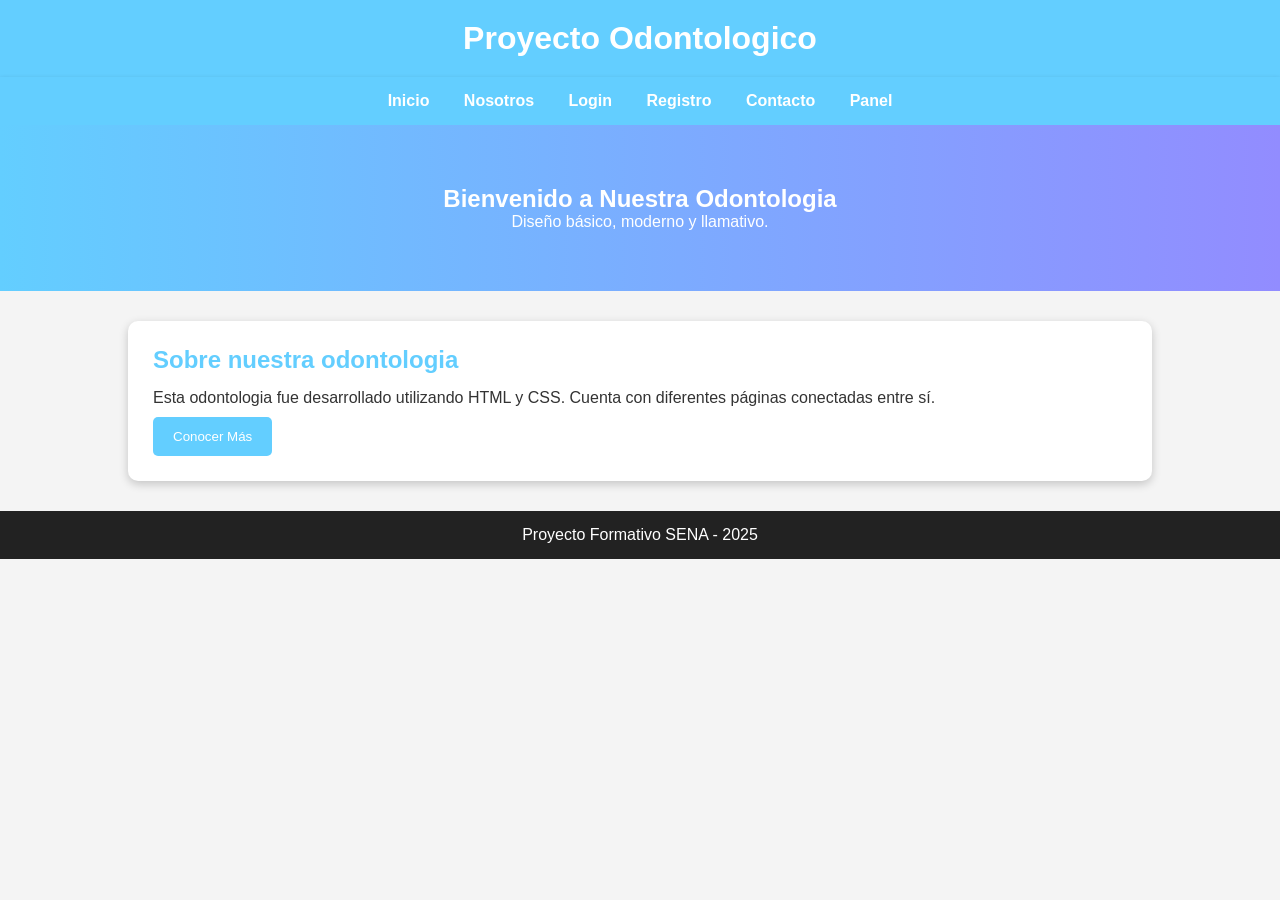
==== index.html @ c71f0831 "Add files via upload" ====
<!DOCTYPE html>
<html lang="es">

<head>
  <meta charset="UTF-8">
  <title>Inicio</title>
  <link rel="stylesheet" href="estilo.css">
</head>

<body>

  <header>
    <h1>Proyecto Odontologico</h1>
  </header>

  <nav id="main-nav">
    <a href="index.html">Inicio</a>
    <a href="nosotros.html">Nosotros</a>
    <a href="login.html">Login</a>
    <a href="registro.html">Registro</a>
    <a href="contacto.html">Contacto</a>
    <a href="panel.html">Panel</a>
  </nav>

  <section class="seccion-hero">
    <h2>Bienvenido a Nuestra Odontologia</h2>
    <p>Diseño básico, moderno y llamativo.</p>
  </section>

  <div class="card-info">
    <h2>Sobre nuestra odontologia</h2>

    <p>
      Esta odontologia fue desarrollado utilizando HTML y CSS.
      Cuenta con diferentes páginas conectadas entre sí.
    </p>

    <button class="btn-accion">Conocer Más</button>
  </div>

  <footer id="footer-principal">
    <p>Proyecto Formativo SENA - 2025</p>
  </footer>

</body>

</html>
---- estilo.css ----
* {
    margin: 0;
    padding: 0;
    box-sizing: border-box;
    font-family: Arial, Helvetica, sans-serif;
}

body {
    background: #f4f4f4;
    color: #333;
}

header {
    background: #63ceff;
    color: white;
    padding: 20px;
    text-align: center;
}

nav {
    background: #63ceff;
    padding: 15px;
    text-align: center;
}

nav a {
    color: white;
    text-decoration: none;
    margin: 15px;
    font-weight: bold;
}

nav a:hover {
    color: #ffd369;
}

#main-nav {
    box-shadow: 0px 2px 5px rgba(0, 0, 0, 0.2);
}

#footer-principal {
    background: #222;
    color: white;
    text-align: center;
    padding: 15px;
    margin-top: 30px;
}

.seccion-hero {
    background: linear-gradient(to right, #63ceff, #928cff);
    color: white;
    padding: 60px;
    text-align: center;
}

.card-info {
    background: white;
    width: 80%;
    margin: 30px auto;
    padding: 25px;
    border-radius: 10px;
    box-shadow: 0px 3px 10px rgba(0, 0, 0, 0.2);
}

.card-info h2 {
    margin-bottom: 15px;
    color: #63ceff;
}

.btn-accion {
    background: #63ceff;
    color: white;
    border: none;
    padding: 12px 20px;
    border-radius: 5px;
    cursor: pointer;
    margin-top: 10px;
}

.btn-accion:hover {
    background: #63ceff;
}

.input-formulario {
    width: 100%;
    padding: 12px;
    margin: 10px 0;
    border: 1px solid #ccc;
    border-radius: 5px;
}

form {
    width: 60%;
    margin: auto;
    background: white;
    padding: 25px;
    border-radius: 10px;
    box-shadow: 0px 3px 10px rgba(0, 0, 0, 0.2);
}

.tabla-servicios {
    width: 80%;
    margin: 30px auto;
    border-collapse: collapse;
}

.tabla-servicios th,
.tabla-servicios td {
    border: 1px solid #ccc;
    padding: 15px;
    text-align: center;
}

.tabla-servicios th {
    background: #63ceff;
    color: white;
}
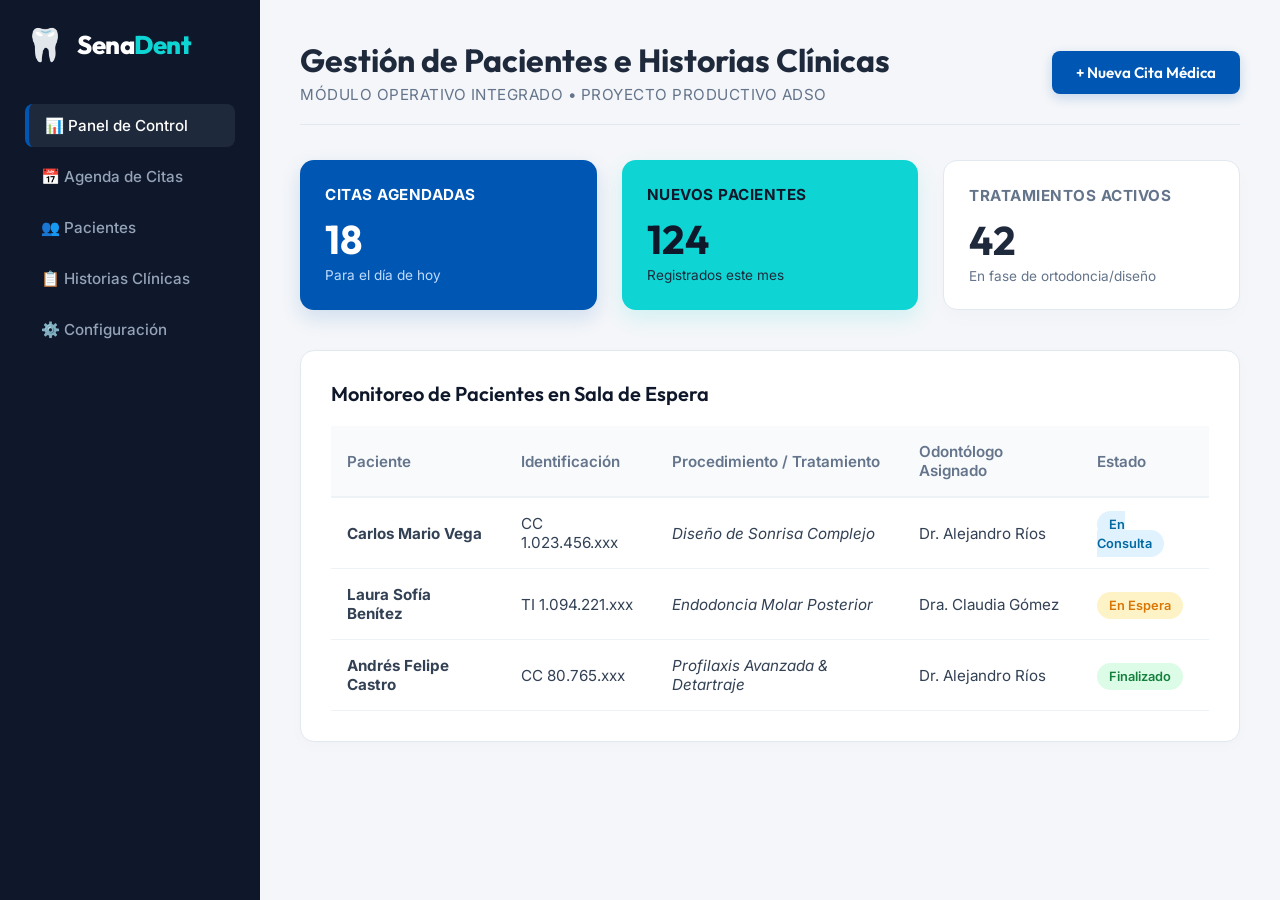
==== commit f8679886: "Add files via upload" ====
--- a/index.html
+++ b/index.html
@@ -1,47 +1,108 @@
 <!DOCTYPE html>
 <html lang="es">
-
 <head>
-  <meta charset="UTF-8">
-  <title>Inicio</title>
-  <link rel="stylesheet" href="estilo.css">
+    <meta charset="UTF-8">
+    <meta name="viewport" content="width=device-width, initial-scale=1.0">
+    <title>SenaDent - Sistema de Gestión Odontológica</title>
+    
+    <!-- Fuentes de Google Fonts específicas para Software de Gestión (Legibilidad y modernidad) -->
+    <link rel="preconnect" href="https://fonts.googleapis.com">
+    <link rel="preconnect" href="https://fonts.gstatic.com" crossorigin>
+    <link href="https://fonts.googleapis.com/css2?family=Inter:wght@400;500;600&family=Outfit:wght@600;700;800&display=swap" rel="stylesheet">
+    
+    <link rel="stylesheet" href="pagina 1.css">
 </head>
-
 <body>
 
-  <header>
-    <h1>Proyecto Odontologico</h1>
-  </header>
+   
+    <div class="dashboard-container">
+        
+        <!-- Barra Lateral de Navegación del Sistema -->
+        <aside class="sidebar">
+            <div class="logo-area">
+                <span class="icono-software">🦷</span>
+                <h1 class="logo-texto">Sena<span>Dent</span></h1>
+            </div>
+            <nav class="menu-navegacion">
+                <a href="#" class="menu-item activo">📊 Panel de Control</a>
+                <a href="#" class="menu-item">📅 Agenda de Citas</a>
+                <a href="#" class="menu-item">👥 Pacientes</a>
+                <a href="#" class="menu-item">📋 Historias Clínicas</a>
+                <a href="#" class="menu-item">⚙️ Configuración</a>
+            </nav>
+        </aside>
 
-  <nav id="main-nav">
-    <a href="index.html">Inicio</a>
-    <a href="nosotros.html">Nosotros</a>
-    <a href="login.html">Login</a>
-    <a href="registro.html">Registro</a>
-    <a href="contacto.html">Contacto</a>
-    <a href="panel.html">Panel</a>
-  </nav>
+        <main class="contenido-principal">
+            
+            <header class="header-modulo">
+                <div>
+                    <h2 class="titulo-modulo">Gestión de Pacientes e Historias Clínicas</h2>
+                    <p class="subtitulo-modulo">Módulo Operativo Integrado • Proyecto Productivo ADSO</p>
+                </div>
+                <button class="btn-accion">+ Nueva Cita Médica</button>
+            </header>
 
-  <section class="seccion-hero">
-    <h2>Bienvenido a Nuestra Odontologia</h2>
-    <p>Diseño básico, moderno y llamativo.</p>
-  </section>
+            <section class="tarjetas-indicadores">
+                <div class="kpi card-azul">
+                    <h3>Citas Agendadas</h3>
+                    <div class="valor">18</div>
+                    <p class="detalle-kpi">Para el día de hoy</p>
+                </div>
+                <div class="kpi card-cyan">
+                    <h3>Nuevos Pacientes</h3>
+                    <div class="valor">124</div>
+                    <p class="detalle-kpi">Registrados este mes</p>
+                </div>
+                <div class="kpi card-blanca">
+                    <h3>Tratamientos Activos</h3>
+                    <div class="valor">42</div>
+                    <p class="detalle-kpi">En fase de ortodoncia/diseño</p>
+                </div>
+            </section>
 
-  <div class="card-info">
-    <h2>Sobre nuestra odontologia</h2>
+            <section class="seccion-datos">
+                <h3 class="titulo-tabla">Monitoreo de Pacientes en Sala de Espera</h3>
+                
+                <div class="contenedor-tabla">
+                    <table>
+                        <thead>
+                            <tr>
+                                <th>Paciente</th>
+                                <th>Identificación</th>
+                                <th>Procedimiento / Tratamiento</th>
+                                <th>Odontólogo Asignado</th>
+                                <th>Estado</th>
+                            </tr>
+                        </thead>
+                        <tbody>
+                            <tr>
+                                <td><b>Carlos Mario Vega</b></td>
+                                <td>CC 1.023.456.xxx</td>
+                                <td class="texto-italica">Diseño de Sonrisa Complejo</td>
+                                <td>Dr. Alejandro Ríos</td>
+                                <td><span class="estado en-proceso">En Consulta</span></td>
+                            </tr>
+                            <tr>
+                                <td><b>Laura Sofía Benítez</b></td>
+                                <td>TI 1.094.221.xxx</td>
+                                <td class="texto-italica">Endodoncia Molar Posterior</td>
+                                <td>Dra. Claudia Gómez</td>
+                                <td><span class="estado espera">En Espera</span></td>
+                            </tr>
+                            <tr>
+                                <td><b>Andrés Felipe Castro</b></td>
+                                <td>CC 80.765.xxx</td>
+                                <td class="texto-italica">Profilaxis Avanzada & Detartraje</td>
+                                <td>Dr. Alejandro Ríos</td>
+                                <td><span class="estado completado">Finalizado</span></td>
+                            </tr>
+                        </tbody>
+                    </table>
+                </div>
+            </section>
 
-    <p>
-      Esta odontologia fue desarrollado utilizando HTML y CSS.
-      Cuenta con diferentes páginas conectadas entre sí.
-    </p>
-
-    <button class="btn-accion">Conocer Más</button>
-  </div>
-
-  <footer id="footer-principal">
-    <p>Proyecto Formativo SENA - 2025</p>
-  </footer>
+        </main>
+    </div>
 
 </body>
-
 </html>
--- a/pagina 1.css
+++ b/pagina 1.css
@@ -0,0 +1,231 @@
+html, body {
+    font-family: 'Inter', sans-serif;
+    background-color: #f4f6f9; 
+    color: #2c3e50; 
+    margin: 0;
+    padding: 0;
+    height: 100%;
+}
+
+.dashboard-container {
+    display: flex;
+    height: 100vh;
+    overflow: hidden;
+}
+
+.sidebar {
+    width: 260px;
+    background-color: #0f172a; 
+    color: #ffffff;
+    display: flex;
+    flex-direction: column;
+    padding: 25px;
+    box-sizing: border-box;
+}
+
+.logo-area {
+    display: flex;
+    align-items: center;
+    gap: 12px;
+    margin-bottom: 40px;
+}
+
+.icono-software {
+    font-size: 2rem;
+}
+
+.logo-texto {
+    font-family: 'Outfit', sans-serif;
+    font-weight: 800;
+    font-size: 1.6rem;
+    margin: 0;
+    letter-spacing: -0.5px;
+}
+
+.logo-texto span {
+    color: #0ed5d3; 
+}
+
+.menu-navegacion {
+    display: flex;
+    flex-direction: column;
+    gap: 8px;
+}
+
+.menu-item {
+    color: #94a3b8;
+    text-decoration: none;
+    padding: 12px 16px;
+    border-radius: 8px;
+    font-weight: 500;
+    font-size: 0.95rem;
+    transition: all 0.3s ease;
+}
+
+.menu-item:hover, .menu-item.activo {
+    background-color: #1e293b;
+    color: #ffffff;
+}
+
+.menu-item.activo {
+    border-left: 4px solid #0056b3;
+}
+
+.contenido-principal {
+    flex: 1;
+    padding: 40px;
+    overflow-y: auto;
+    box-sizing: border-box;
+}
+
+.header-modulo {
+    display: flex;
+    justify-content: space-between;
+    align-items: center;
+    margin-bottom: 35px;
+    border-bottom: 1px solid #e2e8f0;
+    padding-bottom: 20px;
+}
+
+.titulo-modulo {
+    font-family: 'Outfit', sans-serif;
+    font-weight: 700;
+    font-size: 2rem; 
+    color: #1e293b;
+    margin: 0 0 5px 0;
+}
+
+.subtitulo-modulo {
+    font-size: 0.95rem;
+    color: #64748b;
+    margin: 0;
+    text-transform: uppercase;
+    letter-spacing: 0.5px;
+}
+
+.btn-accion {
+    background-color: #0056b3; 
+    color: white;
+    border: none;
+    padding: 12px 24px;
+    border-radius: 8px;
+    font-family: 'Outfit', sans-serif;
+    font-weight: 600;
+    font-size: 0.95rem;
+    cursor: pointer;
+    box-shadow: 0 4px 12px rgba(0, 86, 179, 0.2);
+}
+
+.tarjetas-indicadores {
+    display: grid;
+    grid-template-columns: repeat(auto-fit, minmax(240px, 1fr));
+    gap: 25px;
+    margin-bottom: 40px;
+}
+
+.kpi {
+    padding: 25px;
+    border-radius: 14px;
+    box-sizing: border-box;
+}
+
+.kpi h3 {
+    font-size: 0.95rem;
+    text-transform: uppercase;
+    letter-spacing: 0.5px;
+    margin: 0 0 15px 0;
+}
+
+.kpi .valor {
+    font-family: 'Outfit', sans-serif;
+    font-weight: 700;
+    font-size: 2.5rem; 
+    line-height: 1;
+    margin-bottom: 8px;
+}
+
+.kpi .detalle-kpi {
+    font-size: 0.85rem;
+    margin: 0;
+}
+
+.card-azul {
+    background-color: #0056b3;
+    color: #ffffff;
+    box-shadow: 0 8px 20px rgba(0, 86, 179, 0.15);
+}
+.card-azul .detalle-kpi { color: #bfdbfe; }
+
+.card-cyan {
+    background-color: #0ed5d3;
+    color: #0f172a;
+    box-shadow: 0 8px 20px rgba(14, 213, 211, 0.15);
+}
+.card-cyan .detalle-kpi { color: #1e293b; }
+
+.card-blanca {
+    background-color: #ffffff;
+    color: #1e293b;
+    border: 1px solid #e2e8f0;
+    box-shadow: 0 8px 20px rgba(0, 0, 0, 0.02);
+}
+.card-blanca h3 { color: #64748b; }
+.card-blanca .detalle-kpi { color: #64748b; }
+
+.seccion-datos {
+    background-color: #ffffff;
+    border-radius: 14px;
+    padding: 30px;
+    border: 1px solid #e2e8f0;
+    box-shadow: 0 4px 15px rgba(0, 0, 0, 0.02);
+}
+
+.titulo-tabla {
+    font-family: 'Outfit', sans-serif;
+    font-weight: 600;
+    font-size: 1.25rem;
+    margin-top: 0;
+    margin-bottom: 20px;
+    color: #0f172a;
+}
+
+.contenedor-tabla {
+    overflow-x: auto;
+}
+
+table {
+    width: 100%;
+    border-collapse: collapse;
+    text-align: left;
+    font-size: 0.95rem;
+}
+
+th {
+    background-color: #f8fafc;
+    color: #64748b;
+    padding: 16px;
+    font-weight: 600;
+    border-bottom: 2px solid #edf2f7;
+}
+
+td {
+    padding: 16px;
+    border-bottom: 1px solid #edf2f7;
+    color: #334155;
+}
+
+.texto-italica {
+    font-style: italic; 
+}
+
+
+.estado {
+    padding: 6px 12px;
+    border-radius: 20px;
+    font-size: 0.8rem;
+    font-weight: 600;
+}
+
+.estado.en-proceso { background-color: #e0f2fe; color: #0369a1; }
+.estado.espera { background-color: #fef3c7; color: #d97706; }
+.estado.completado { background-color: #dcfce7; color: #15803d; }
